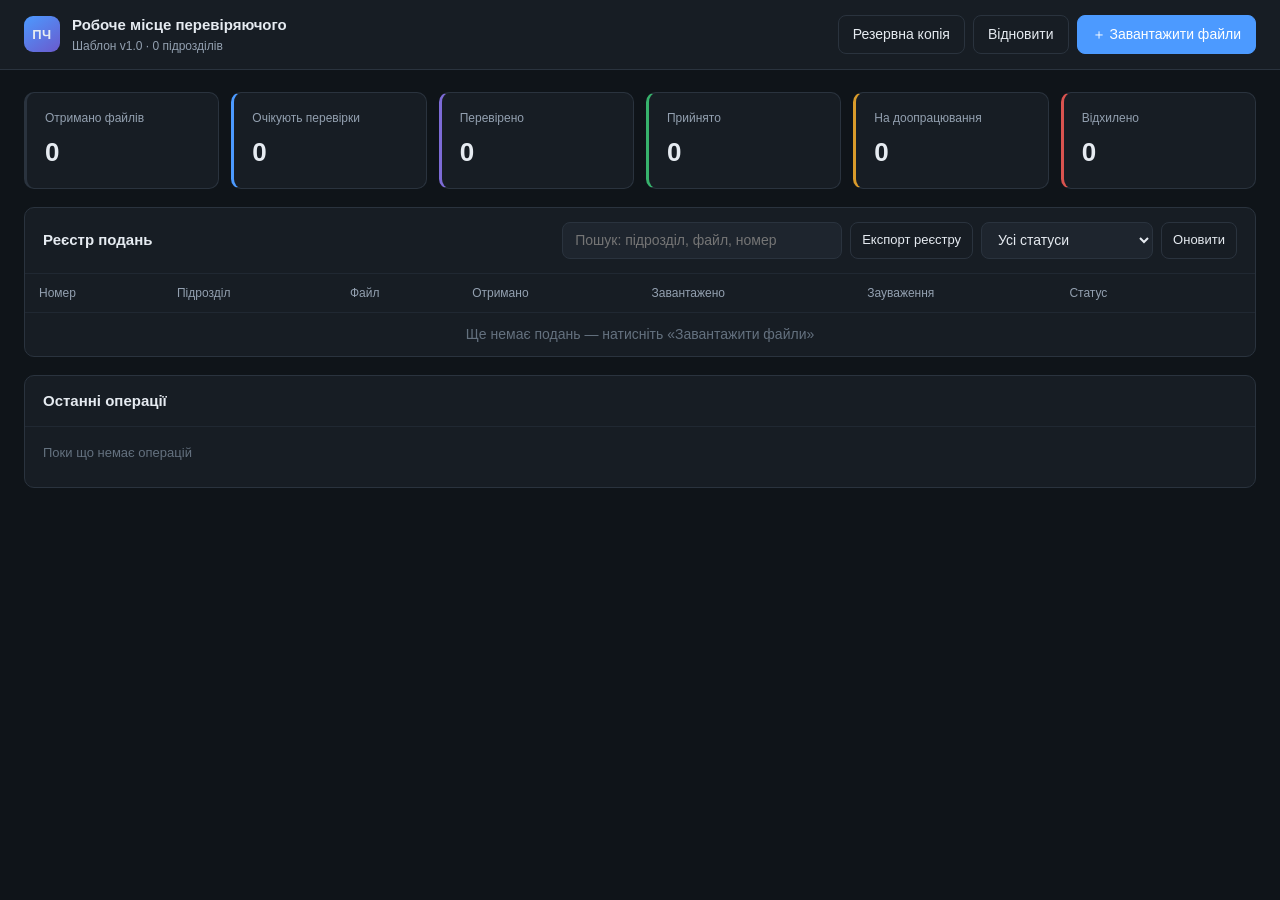
==== docs/index.html @ 46811c18 "Робоче місце перевіряючого: реєстр подань, перевірка XLSX, GitHub Pages" ====
<!DOCTYPE html>
<html lang="uk">
<head>
<meta charset="utf-8">
<meta name="viewport" content="width=device-width, initial-scale=1">
<title>Робоче місце перевіряючого</title>
<meta name="color-scheme" content="dark">
<link rel="icon" href="data:image/svg+xml,%3Csvg xmlns='http://www.w3.org/2000/svg' viewBox='0 0 32 32'%3E%3Crect width='32' height='32' rx='7' fill='%234c9aff'/%3E%3Ctext x='16' y='22' font-size='14' font-family='sans-serif' fill='white' text-anchor='middle'%3EПЧ%3C/text%3E%3C/svg%3E">
<link rel="stylesheet" href="style.css">
</head>
<body>

<header class="topbar">
  <div class="brand">
    <span class="mark">ПЧ</span>
    <div class="brand-text">
      <div class="brand-title">Робоче місце перевіряючого</div>
      <div class="brand-sub" id="template-line">Система приймання та перевірки звітів</div>
    </div>
  </div>
  <div class="top-actions">
    <button class="btn btn-ghost" id="btn-backup" title="Зберегти реєстр у файл на ваш компʼютер">
      Резервна копія
    </button>
    <button class="btn btn-ghost" id="btn-restore" title="Відновити реєстр із файлу резервної копії">
      Відновити
    </button>
    <input type="file" id="restore-input" accept=".json" hidden>
    <button class="btn btn-primary" id="btn-upload">＋ Завантажити файли</button>
  </div>
</header>

<main class="wrap">

  <section class="stats" id="stats">
    <div class="stat" data-key="total">
      <div class="stat-label">Отримано файлів</div>
      <div class="stat-value">—</div>
    </div>
    <div class="stat" data-key="new">
      <div class="stat-label">Очікують перевірки</div>
      <div class="stat-value">—</div>
    </div>
    <div class="stat" data-key="checked">
      <div class="stat-label">Перевірено</div>
      <div class="stat-value">—</div>
    </div>
    <div class="stat" data-key="accepted">
      <div class="stat-label">Прийнято</div>
      <div class="stat-value">—</div>
    </div>
    <div class="stat" data-key="rework">
      <div class="stat-label">На доопрацювання</div>
      <div class="stat-value">—</div>
    </div>
    <div class="stat" data-key="rejected">
      <div class="stat-label">Відхилено</div>
      <div class="stat-value">—</div>
    </div>
  </section>

  <section class="panel">
    <div class="panel-head">
      <h2>Реєстр подань</h2>
      <div class="filters">
        <input type="search" id="search" placeholder="Пошук: підрозділ, файл, номер">
        <button class="btn btn-ghost btn-sm" id="btn-export-register"
                title="Зберегти реєстр подань у файл Excel">Експорт реєстру</button>
        <select id="filter-status">
          <option value="">Усі статуси</option>
        </select>
        <button class="btn btn-ghost btn-sm" id="btn-reload">Оновити</button>
      </div>
    </div>
    <div class="table-wrap">
      <table class="register">
        <thead>
          <tr>
            <th data-order="number">Номер</th>
            <th data-order="unit">Підрозділ</th>
            <th>Файл</th>
            <th data-order="received_at">Отримано</th>
            <th data-order="uploaded_at">Завантажено</th>
            <th data-order="errors">Зауваження</th>
            <th data-order="status">Статус</th>
            <th></th>
          </tr>
        </thead>
        <tbody id="register-body">
          <tr><td colspan="8" class="empty">Завантаження…</td></tr>
        </tbody>
      </table>
    </div>
  </section>

  <section class="panel">
    <div class="panel-head"><h2>Останні операції</h2></div>
    <ul class="timeline" id="timeline"></ul>
  </section>

</main>

<!-- Деталі подання -->
<div class="drawer-backdrop" id="backdrop"></div>
<aside class="drawer" id="drawer" aria-hidden="true">
  <div class="drawer-head">
    <div>
      <div class="drawer-title" id="drawer-title">Подання</div>
      <div class="drawer-sub" id="drawer-sub"></div>
    </div>
    <button class="btn btn-ghost btn-sm" id="drawer-close">Закрити</button>
  </div>
  <div class="drawer-body" id="drawer-body"></div>
</aside>

<!-- Завантаження -->
<div class="modal" id="upload-modal" aria-hidden="true">
  <div class="modal-card">
    <div class="modal-head">
      <h3>Приймання файлів</h3>
      <button class="btn btn-ghost btn-sm" id="upload-close">Закрити</button>
    </div>
    <div class="modal-body">
      <label class="field">
        <span>Підрозділ</span>
        <input type="text" id="upload-unit" placeholder="Назва підрозділу">
      </label>
      <div class="dropzone" id="dropzone">
        <input type="file" id="upload-files" accept=".xlsx" multiple hidden>
        <p><strong>Перетягніть файли XLSX</strong> або натисніть, щоб вибрати</p>
        <p class="hint">Можна кілька файлів одразу. Файли обробляються лише у вашому браузері й нікуди не надсилаються.</p>
      </div>
      <ul class="file-list" id="file-list"></ul>
    </div>
    <div class="modal-foot">
      <button class="btn btn-ghost" id="upload-cancel">Скасувати</button>
      <button class="btn btn-primary" id="upload-send" disabled>Завантажити</button>
    </div>
  </div>
</div>

<div class="toast" id="toast"></div>

<script src="xlsx.js"></script>
<script src="checker.js"></script>
<script src="storage.js"></script>
<script src="app.js"></script>
</body>
</html>
---- docs/style.css ----
:root {
  --bg: #0f1419;
  --bg-panel: #171d24;
  --bg-soft: #1e252e;
  --bg-hover: #242c36;
  --line: #2a333e;
  --line-soft: #202832;
  --text: #e6ebf1;
  --text-dim: #93a0b0;
  --text-faint: #64717f;
  --accent: #4c9aff;
  --accent-dark: #2f7ae5;
  --ok: #37b26c;
  --warn: #d99b2b;
  --danger: #d9534f;
  --critical: #b83a3a;
  --radius: 10px;
  --mono: ui-monospace, "SF Mono", Menlo, Consolas, monospace;
}

* { box-sizing: border-box; }

html, body {
  margin: 0;
  padding: 0;
  background: var(--bg);
  color: var(--text);
  font: 14px/1.5 -apple-system, BlinkMacSystemFont, "Segoe UI", Roboto, sans-serif;
  -webkit-font-smoothing: antialiased;
}

button, input, select { font: inherit; color: inherit; }

/* ---------- верхня панель ---------- */

.topbar {
  display: flex;
  align-items: center;
  justify-content: space-between;
  gap: 16px;
  padding: 14px 24px;
  background: var(--bg-panel);
  border-bottom: 1px solid var(--line);
  position: sticky;
  top: 0;
  z-index: 20;
}

.brand { display: flex; align-items: center; gap: 12px; }

.mark {
  width: 36px; height: 36px;
  display: grid; place-items: center;
  border-radius: 9px;
  background: linear-gradient(145deg, var(--accent), #6a5acd);
  font-weight: 700;
  font-size: 13px;
  letter-spacing: .5px;
}

.brand-title { font-weight: 600; font-size: 15px; }
.brand-sub { color: var(--text-dim); font-size: 12px; }

.top-actions { display: flex; gap: 8px; }

/* ---------- кнопки ---------- */

.btn {
  border: 1px solid var(--line);
  background: var(--bg-soft);
  color: var(--text);
  padding: 8px 14px;
  border-radius: 8px;
  cursor: pointer;
  transition: background .12s, border-color .12s, opacity .12s;
  white-space: nowrap;
}
.btn:hover:not(:disabled) { background: var(--bg-hover); }
.btn:disabled { opacity: .45; cursor: not-allowed; }
.btn-primary { background: var(--accent); border-color: var(--accent); color: #fff; font-weight: 500; }
.btn-primary:hover:not(:disabled) { background: var(--accent-dark); border-color: var(--accent-dark); }
.btn-ghost { background: transparent; }
.btn-warn { background: transparent; border-color: var(--warn); color: var(--warn); }
.btn-warn:hover:not(:disabled) { background: rgba(217,155,43,.12); }
.btn-danger { background: transparent; border-color: var(--danger); color: var(--danger); }
.btn-danger:hover:not(:disabled) { background: rgba(217,83,79,.12); }
.btn-sm { padding: 6px 11px; font-size: 13px; }
.btn-xs { padding: 4px 9px; font-size: 12px; }

/* ---------- каркас ---------- */

.wrap {
  max-width: 1320px;
  margin: 0 auto;
  padding: 22px 24px 60px;
  display: flex;
  flex-direction: column;
  gap: 18px;
}

.panel {
  background: var(--bg-panel);
  border: 1px solid var(--line);
  border-radius: var(--radius);
  overflow: hidden;
}

.panel-head {
  display: flex;
  align-items: center;
  justify-content: space-between;
  gap: 16px;
  padding: 14px 18px;
  border-bottom: 1px solid var(--line-soft);
  flex-wrap: wrap;
}
.panel-head h2 { margin: 0; font-size: 15px; font-weight: 600; }

/* ---------- статистика ---------- */

.stats {
  display: grid;
  grid-template-columns: repeat(auto-fit, minmax(150px, 1fr));
  gap: 12px;
}

.stat {
  background: var(--bg-panel);
  border: 1px solid var(--line);
  border-radius: var(--radius);
  padding: 16px 18px;
  border-left: 3px solid var(--line);
}
.stat[data-key="accepted"] { border-left-color: var(--ok); }
.stat[data-key="rework"] { border-left-color: var(--warn); }
.stat[data-key="rejected"] { border-left-color: var(--danger); }
.stat[data-key="new"] { border-left-color: var(--accent); }
.stat[data-key="checked"] { border-left-color: #7d6bd6; }

.stat-label { color: var(--text-dim); font-size: 12px; margin-bottom: 6px; }
.stat-value { font-size: 26px; font-weight: 600; font-variant-numeric: tabular-nums; }

/* ---------- фільтри ---------- */

.filters { display: flex; gap: 8px; flex-wrap: wrap; }

.filters input[type="search"] {
  min-width: 280px;
  padding: 7px 12px;
  background: var(--bg-soft);
  border: 1px solid var(--line);
  border-radius: 8px;
  outline: none;
}
.filters input[type="search"]:focus { border-color: var(--accent); }

.filters select {
  padding: 7px 12px;
  background: var(--bg-soft);
  border: 1px solid var(--line);
  border-radius: 8px;
  outline: none;
  cursor: pointer;
}

/* ---------- таблиця реєстру ---------- */

.table-wrap { overflow-x: auto; }

table.register { width: 100%; border-collapse: collapse; }

table.register th {
  text-align: left;
  padding: 10px 14px;
  font-size: 12px;
  font-weight: 500;
  color: var(--text-dim);
  border-bottom: 1px solid var(--line-soft);
  white-space: nowrap;
  user-select: none;
}
table.register th[data-order] { cursor: pointer; }
table.register th[data-order]:hover { color: var(--text); }

table.register td {
  padding: 11px 14px;
  border-bottom: 1px solid var(--line-soft);
  vertical-align: middle;
}

table.register tbody tr.row { cursor: pointer; }
table.register tbody tr.row:hover { background: var(--bg-hover); }
table.register tbody tr:last-child td { border-bottom: none; }

.mono { font-family: var(--mono); font-size: 13px; }
.nowrap { white-space: nowrap; color: var(--text-dim); }
.filename { max-width: 320px; overflow: hidden; text-overflow: ellipsis; white-space: nowrap; }
.empty { color: var(--text-faint); padding: 26px; text-align: center; }
.actions { text-align: right; }

.summary { display: flex; align-items: center; gap: 7px; color: var(--text-dim); font-size: 13px; }

.dot { width: 8px; height: 8px; border-radius: 50%; flex: none; }
.dot-ok { background: var(--ok); }
.dot-warning { background: var(--warn); }
.dot-error { background: var(--danger); }
.dot-critical { background: var(--critical); }

/* ---------- статуси ---------- */

.status {
  display: inline-block;
  padding: 3px 10px;
  border-radius: 999px;
  font-size: 12px;
  white-space: nowrap;
  border: 1px solid transparent;
}
.status-new { background: rgba(76,154,255,.14); color: #7fb5ff; border-color: rgba(76,154,255,.3); }
.status-checking { background: rgba(125,107,214,.16); color: #a897f0; border-color: rgba(125,107,214,.35); }
.status-checked { background: rgba(120,140,160,.16); color: #b6c3d1; border-color: rgba(120,140,160,.3); }
.status-accepted { background: rgba(55,178,108,.16); color: #6fd79a; border-color: rgba(55,178,108,.32); }
.status-rework { background: rgba(217,155,43,.16); color: #e8bd6b; border-color: rgba(217,155,43,.32); }
.status-rejected { background: rgba(217,83,79,.16); color: #ee8b88; border-color: rgba(217,83,79,.32); }

.badge {
  display: inline-block;
  margin-left: 7px;
  padding: 1px 7px;
  border-radius: 5px;
  font-size: 11px;
  font-family: inherit;
}
.badge-dup { background: rgba(217,155,43,.2); color: #e8bd6b; }

/* ---------- останні операції ---------- */

.timeline { list-style: none; margin: 0; padding: 8px 18px 16px; }
.timeline li {
  padding: 8px 0;
  border-bottom: 1px solid var(--line-soft);
  display: flex;
  gap: 12px;
  align-items: baseline;
  font-size: 13px;
}
.timeline li:last-child { border-bottom: none; }
.tl-time { color: var(--text-faint); font-family: var(--mono); font-size: 12px; white-space: nowrap; }
.tl-status { color: var(--accent); }
.tl-note { color: var(--text-faint); }

/* ---------- бічна панель ---------- */

.drawer-backdrop {
  position: fixed; inset: 0;
  background: rgba(0,0,0,.55);
  opacity: 0; pointer-events: none;
  transition: opacity .16s;
  z-index: 40;
}
.drawer-backdrop.show { opacity: 1; pointer-events: auto; }

.drawer {
  position: fixed;
  top: 0; right: 0; bottom: 0;
  width: min(860px, 96vw);
  background: var(--bg-panel);
  border-left: 1px solid var(--line);
  transform: translateX(102%);
  transition: transform .2s ease;
  z-index: 50;
  display: flex;
  flex-direction: column;
}
.drawer.open { transform: translateX(0); }

.drawer-head {
  display: flex;
  justify-content: space-between;
  align-items: flex-start;
  gap: 16px;
  padding: 16px 20px;
  border-bottom: 1px solid var(--line);
}
.drawer-title { font-size: 16px; font-weight: 600; }
.drawer-sub { color: var(--text-dim); font-size: 12px; margin-top: 3px; }

.drawer-body { padding: 18px 20px 40px; overflow-y: auto; }
.drawer-body h4 { margin: 22px 0 8px; font-size: 13px; color: var(--text-dim); font-weight: 500; text-transform: uppercase; letter-spacing: .4px; }

.drawer-status { display: flex; align-items: center; gap: 12px; margin-bottom: 16px; flex-wrap: wrap; }
.note-warn { color: var(--warn); font-size: 13px; }

.meta {
  display: grid;
  grid-template-columns: 210px 1fr;
  gap: 6px 16px;
  margin: 0 0 8px;
  font-size: 13px;
}
.meta dt { color: var(--text-dim); }
.meta dd { margin: 0; word-break: break-word; }

.check-head { display: flex; align-items: center; gap: 12px; margin: 20px 0 14px; flex-wrap: wrap; }
.check-meta { color: var(--text-faint); font-size: 12px; }

.verdict { padding: 4px 12px; border-radius: 7px; font-weight: 500; font-size: 13px; }
.verdict-ok { background: rgba(55,178,108,.16); color: #6fd79a; }
.verdict-warning { background: rgba(217,155,43,.16); color: #e8bd6b; }
.verdict-error { background: rgba(217,83,79,.16); color: #ee8b88; }
.verdict-critical { background: rgba(184,58,58,.22); color: #f09393; }

.counts { display: flex; gap: 10px; margin-bottom: 18px; flex-wrap: wrap; }
.count {
  flex: 1;
  min-width: 120px;
  padding: 12px 14px;
  border-radius: 9px;
  background: var(--bg-soft);
  border: 1px solid var(--line);
}
.count-num { display: block; font-size: 20px; font-weight: 600; font-variant-numeric: tabular-nums; }
.count-label { font-size: 12px; color: var(--text-dim); }
.count-critical { border-color: rgba(184,58,58,.45); }
.count-error { border-color: rgba(217,83,79,.4); }
.count-warning { border-color: rgba(217,155,43,.4); }

table.findings { width: 100%; border-collapse: collapse; font-size: 13px; }
table.findings th {
  text-align: left;
  padding: 8px 10px;
  font-size: 11px;
  text-transform: uppercase;
  letter-spacing: .4px;
  color: var(--text-faint);
  border-bottom: 1px solid var(--line);
  white-space: nowrap;
}
table.findings td { padding: 9px 10px; border-bottom: 1px solid var(--line-soft); vertical-align: top; }
table.findings tr:last-child td { border-bottom: none; }

.sev { white-space: nowrap; font-weight: 500; }
.sev-critical { color: #f09393; }
.sev-error { color: #ee8b88; }
.sev-warning { color: #e8bd6b; }

.hint { color: var(--text-faint); font-size: 12px; }
.ok-line { color: var(--ok); }
.comment { background: var(--bg-soft); border-left: 3px solid var(--accent); padding: 10px 14px; border-radius: 0 8px 8px 0; margin: 0; }

.drawer-actions {
  display: flex;
  gap: 8px;
  flex-wrap: wrap;
  margin-top: 24px;
  padding-top: 18px;
  border-top: 1px solid var(--line);
}

.history { list-style: none; margin: 0; padding: 0; font-size: 13px; }
.history li { padding: 6px 0; border-bottom: 1px solid var(--line-soft); display: flex; gap: 10px; }
.history li:last-child { border-bottom: none; }

/* ---------- модальне вікно ---------- */

.modal {
  position: fixed; inset: 0;
  background: rgba(0,0,0,.6);
  display: none;
  align-items: center;
  justify-content: center;
  padding: 24px;
  z-index: 60;
}
.modal.open { display: flex; }

.modal-card {
  background: var(--bg-panel);
  border: 1px solid var(--line);
  border-radius: 12px;
  width: min(620px, 100%);
  display: flex;
  flex-direction: column;
  max-height: 88vh;
}

.modal-head, .modal-foot {
  display: flex;
  align-items: center;
  justify-content: space-between;
  padding: 14px 18px;
}
.modal-head { border-bottom: 1px solid var(--line); }
.modal-head h3 { margin: 0; font-size: 15px; }
.modal-foot { border-top: 1px solid var(--line); gap: 8px; justify-content: flex-end; }
.modal-body { padding: 18px; overflow-y: auto; }

.field { display: block; margin-bottom: 16px; }
.field span { display: block; font-size: 12px; color: var(--text-dim); margin-bottom: 6px; }
.field input {
  width: 100%;
  padding: 9px 12px;
  background: var(--bg-soft);
  border: 1px solid var(--line);
  border-radius: 8px;
  outline: none;
}
.field input:focus { border-color: var(--accent); }

.dropzone {
  border: 2px dashed var(--line);
  border-radius: 10px;
  padding: 28px 18px;
  text-align: center;
  cursor: pointer;
  transition: border-color .14s, background .14s;
}
.dropzone:hover, .dropzone.over { border-color: var(--accent); background: rgba(76,154,255,.06); }
.dropzone p { margin: 4px 0; }
.dropzone .hint { font-size: 12px; color: var(--text-faint); }

.file-list { list-style: none; margin: 14px 0 0; padding: 0; font-size: 13px; }
.file-list li {
  display: flex;
  justify-content: space-between;
  gap: 12px;
  padding: 8px 12px;
  background: var(--bg-soft);
  border-radius: 7px;
  margin-bottom: 6px;
}
.file-name { overflow: hidden; text-overflow: ellipsis; white-space: nowrap; }
.file-size { color: var(--text-faint); font-family: var(--mono); font-size: 12px; white-space: nowrap; }

/* ---------- сповіщення ---------- */

.toast {
  position: fixed;
  bottom: 24px;
  left: 50%;
  transform: translateX(-50%) translateY(20px);
  background: var(--bg-soft);
  border: 1px solid var(--line);
  padding: 11px 18px;
  border-radius: 9px;
  font-size: 13px;
  opacity: 0;
  pointer-events: none;
  transition: opacity .18s, transform .18s;
  z-index: 80;
  max-width: 90vw;
}
.toast.show { opacity: 1; transform: translateX(-50%) translateY(0); }
.toast.ok { border-color: rgba(55,178,108,.5); }
.toast.error { border-color: rgba(217,83,79,.5); }

@media (max-width: 720px) {
  .wrap { padding: 16px 14px 40px; }
  .topbar { padding: 12px 14px; }
  .filters input[type="search"] { min-width: 0; width: 100%; }
  .meta { grid-template-columns: 1fr; }
  .meta dt { margin-top: 8px; }
}
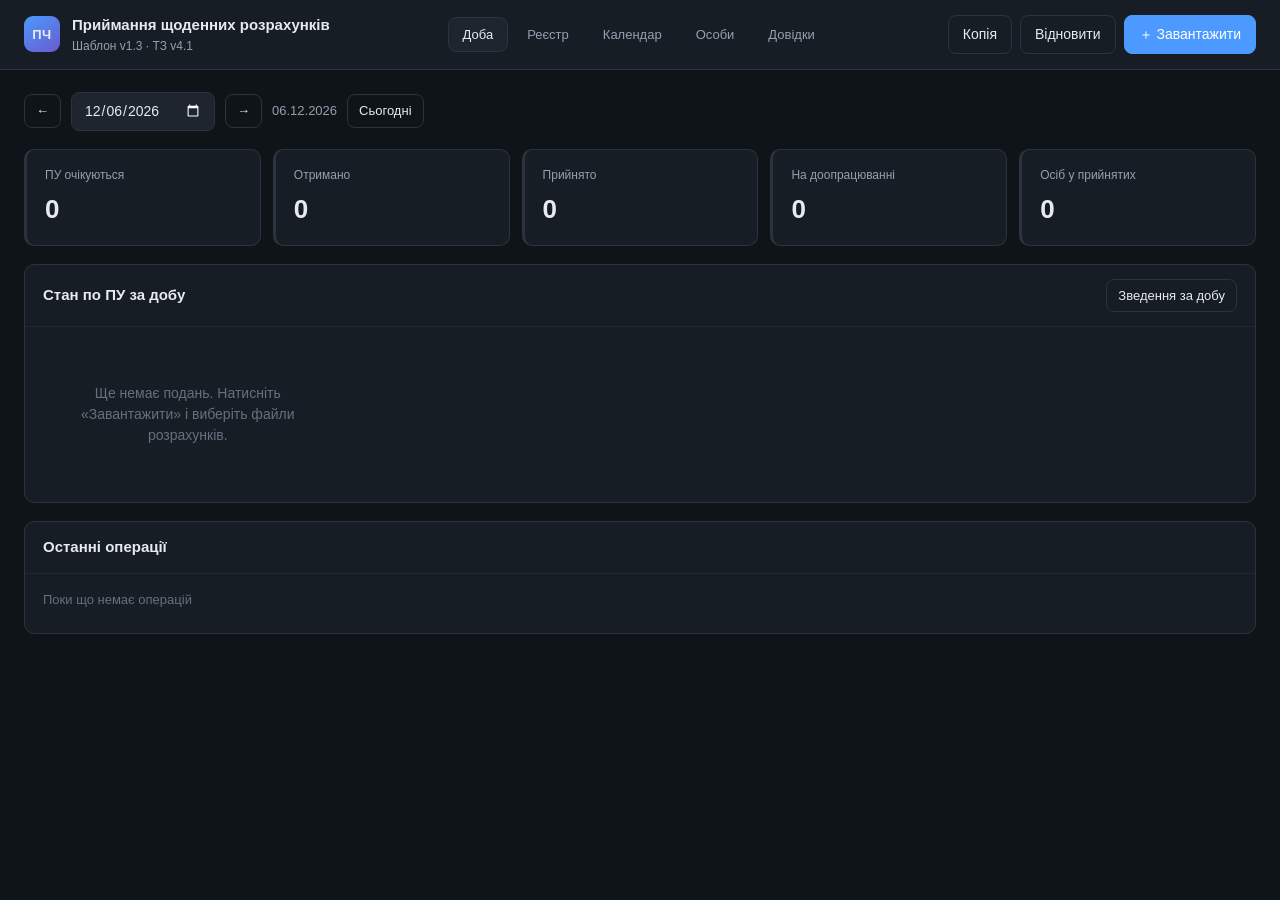
==== commit 2972d9c4: "Перехід на ТЗ v4.1 і шаблон v1.3: шапка за іменованими клітинками, правила S/H/R/L/N, календар, дові" ====
--- a/docs/index.html
+++ b/docs/index.html
@@ -3,9 +3,9 @@
 <head>
 <meta charset="utf-8">
 <meta name="viewport" content="width=device-width, initial-scale=1">
-<title>Робоче місце перевіряючого</title>
 <meta name="color-scheme" content="dark">
-<link rel="icon" href="data:image/svg+xml,%3Csvg xmlns='http://www.w3.org/2000/svg' viewBox='0 0 32 32'%3E%3Crect width='32' height='32' rx='7' fill='%234c9aff'/%3E%3Ctext x='16' y='22' font-size='14' font-family='sans-serif' fill='white' text-anchor='middle'%3EПЧ%3C/text%3E%3C/svg%3E">
+<title>Приймання щоденних розрахунків</title>
+<link rel="icon" href="data:image/svg+xml,%3Csvg xmlns='http://www.w3.org/2000/svg' viewBox='0 0 32 32'%3E%3Crect width='32' height='32' rx='7' fill='%234c9aff'/%3E%3Ctext x='16' y='22' font-size='13' font-family='sans-serif' fill='white' text-anchor='middle'%3EПЧ%3C/text%3E%3C/svg%3E">
 <link rel="stylesheet" href="style.css">
 </head>
 <body>
@@ -14,88 +14,148 @@
   <div class="brand">
     <span class="mark">ПЧ</span>
     <div class="brand-text">
-      <div class="brand-title">Робоче місце перевіряючого</div>
-      <div class="brand-sub" id="template-line">Система приймання та перевірки звітів</div>
-    </div>
-  </div>
+      <div class="brand-title">Приймання щоденних розрахунків</div>
+      <div class="brand-sub" id="template-line">Шаблон v1.3</div>
+    </div>
+  </div>
+  <nav class="tabs" id="tabs">
+    <button class="tab active" data-tab="day">Доба</button>
+    <button class="tab" data-tab="register">Реєстр</button>
+    <button class="tab" data-tab="calendar">Календар</button>
+    <button class="tab" data-tab="persons">Особи</button>
+    <button class="tab" data-tab="certs">Довідки</button>
+  </nav>
   <div class="top-actions">
-    <button class="btn btn-ghost" id="btn-backup" title="Зберегти реєстр у файл на ваш компʼютер">
-      Резервна копія
-    </button>
-    <button class="btn btn-ghost" id="btn-restore" title="Відновити реєстр із файлу резервної копії">
-      Відновити
-    </button>
+    <button class="btn btn-ghost" id="btn-backup" title="Зберегти реєстр у файл">Копія</button>
+    <button class="btn btn-ghost" id="btn-restore" title="Відновити з файлу">Відновити</button>
     <input type="file" id="restore-input" accept=".json" hidden>
-    <button class="btn btn-primary" id="btn-upload">＋ Завантажити файли</button>
+    <button class="btn btn-primary" id="btn-upload">＋ Завантажити</button>
   </div>
 </header>
 
 <main class="wrap">
 
-  <section class="stats" id="stats">
-    <div class="stat" data-key="total">
-      <div class="stat-label">Отримано файлів</div>
-      <div class="stat-value">—</div>
-    </div>
-    <div class="stat" data-key="new">
-      <div class="stat-label">Очікують перевірки</div>
-      <div class="stat-value">—</div>
-    </div>
-    <div class="stat" data-key="checked">
-      <div class="stat-label">Перевірено</div>
-      <div class="stat-value">—</div>
-    </div>
-    <div class="stat" data-key="accepted">
-      <div class="stat-label">Прийнято</div>
-      <div class="stat-value">—</div>
-    </div>
-    <div class="stat" data-key="rework">
-      <div class="stat-label">На доопрацювання</div>
-      <div class="stat-value">—</div>
-    </div>
-    <div class="stat" data-key="rejected">
-      <div class="stat-label">Відхилено</div>
-      <div class="stat-value">—</div>
-    </div>
-  </section>
-
-  <section class="panel">
-    <div class="panel-head">
-      <h2>Реєстр подань</h2>
-      <div class="filters">
-        <input type="search" id="search" placeholder="Пошук: підрозділ, файл, номер">
-        <button class="btn btn-ghost btn-sm" id="btn-export-register"
-                title="Зберегти реєстр подань у файл Excel">Експорт реєстру</button>
-        <select id="filter-status">
-          <option value="">Усі статуси</option>
-        </select>
-        <button class="btn btn-ghost btn-sm" id="btn-reload">Оновити</button>
-      </div>
-    </div>
-    <div class="table-wrap">
-      <table class="register">
-        <thead>
-          <tr>
-            <th data-order="number">Номер</th>
-            <th data-order="unit">Підрозділ</th>
-            <th>Файл</th>
-            <th data-order="received_at">Отримано</th>
-            <th data-order="uploaded_at">Завантажено</th>
-            <th data-order="errors">Зауваження</th>
-            <th data-order="status">Статус</th>
-            <th></th>
-          </tr>
-        </thead>
-        <tbody id="register-body">
-          <tr><td colspan="8" class="empty">Завантаження…</td></tr>
-        </tbody>
-      </table>
-    </div>
-  </section>
-
-  <section class="panel">
-    <div class="panel-head"><h2>Останні операції</h2></div>
-    <ul class="timeline" id="timeline"></ul>
+  <!-- ===== Доба ===== -->
+  <section class="view active" id="view-day">
+    <div class="daybar">
+      <button class="btn btn-ghost btn-sm" id="day-prev">←</button>
+      <input type="date" id="day-picker">
+      <button class="btn btn-ghost btn-sm" id="day-next">→</button>
+      <span class="day-label" id="day-label"></span>
+      <button class="btn btn-ghost btn-sm" id="day-today">Сьогодні</button>
+    </div>
+
+    <div class="stats" id="day-stats">
+      <div class="stat"><div class="stat-label">ПУ очікуються</div><div class="stat-value" data-k="expected">—</div></div>
+      <div class="stat"><div class="stat-label">Отримано</div><div class="stat-value" data-k="received">—</div></div>
+      <div class="stat"><div class="stat-label">Прийнято</div><div class="stat-value" data-k="accepted">—</div></div>
+      <div class="stat"><div class="stat-label">На доопрацюванні</div><div class="stat-value" data-k="rework">—</div></div>
+      <div class="stat"><div class="stat-label">Осіб у прийнятих</div><div class="stat-value" data-k="persons">—</div></div>
+    </div>
+
+    <section class="panel">
+      <div class="panel-head">
+        <h2>Стан по ПУ за добу</h2>
+        <button class="btn btn-ghost btn-sm" id="btn-day-summary">Зведення за добу</button>
+      </div>
+      <div id="units-status" class="unit-grid"></div>
+    </section>
+
+    <section class="panel">
+      <div class="panel-head"><h2>Останні операції</h2></div>
+      <ul class="timeline" id="day-timeline"></ul>
+    </section>
+  </section>
+
+  <!-- ===== Реєстр ===== -->
+  <section class="view" id="view-register">
+    <section class="panel">
+      <div class="panel-head">
+        <h2>Реєстр подань</h2>
+        <div class="filters">
+          <input type="search" id="reg-search" placeholder="Пошук: ПУ, файл, номер">
+          <select id="reg-status"><option value="">Усі статуси</option></select>
+          <button class="btn btn-ghost btn-sm" id="reg-export">Експорт</button>
+        </div>
+      </div>
+      <div class="table-wrap">
+        <table class="register">
+          <thead>
+            <tr>
+              <th data-order="number">Номер</th>
+              <th data-order="unit">ПУ</th>
+              <th data-order="dayIso">Доба</th>
+              <th>Версія</th>
+              <th>Файл</th>
+              <th data-order="errors">Зауваження</th>
+              <th data-order="status">Статус</th>
+              <th></th>
+            </tr>
+          </thead>
+          <tbody id="reg-body"></tbody>
+        </table>
+      </div>
+    </section>
+  </section>
+
+  <!-- ===== Календар ===== -->
+  <section class="view" id="view-calendar">
+    <section class="panel">
+      <div class="panel-head">
+        <h2>Календар подань</h2>
+        <div class="filters">
+          <input type="month" id="cal-month">
+          <span class="legend">
+            <span class="lg lg-missing"></span> пропуск
+            <span class="lg lg-skipped"></span> не очікується
+            <span class="lg lg-accepted"></span> прийнято
+            <span class="lg lg-rework"></span> на доопрацюванні
+          </span>
+        </div>
+      </div>
+      <div class="table-wrap"><table class="calendar" id="cal-table"></table></div>
+    </section>
+  </section>
+
+  <!-- ===== Особи ===== -->
+  <section class="view" id="view-persons">
+    <section class="panel" id="panel-suspicious">
+      <div class="panel-head"><h2>Підозрілі ПІБ</h2></div>
+      <div id="suspicious-list"></div>
+    </section>
+    <section class="panel">
+      <div class="panel-head">
+        <h2>Реєстр осіб</h2>
+        <div class="filters">
+          <input type="search" id="person-search" placeholder="Пошук за ПІБ">
+          <button class="btn btn-ghost btn-sm" id="persons-export">Експорт</button>
+        </div>
+      </div>
+      <div class="table-wrap">
+        <table class="register">
+          <thead><tr>
+            <th>ПІБ</th><th>Звання</th><th>Посада</th><th>в/ч</th>
+            <th>ПУ</th><th>Діб у системі</th><th></th>
+          </tr></thead>
+          <tbody id="persons-body"></tbody>
+        </table>
+      </div>
+    </section>
+  </section>
+
+  <!-- ===== Довідки ===== -->
+  <section class="view" id="view-certs">
+    <section class="panel">
+      <div class="panel-head">
+        <h2>Місячні довідки про чергування</h2>
+        <div class="filters">
+          <input type="month" id="cert-month">
+          <button class="btn btn-primary btn-sm" id="cert-build">Сформувати</button>
+        </div>
+      </div>
+      <div id="cert-issues"></div>
+      <div id="cert-results"></div>
+    </section>
   </section>
 
 </main>
@@ -121,20 +181,18 @@
       <button class="btn btn-ghost btn-sm" id="upload-close">Закрити</button>
     </div>
     <div class="modal-body">
-      <label class="field">
-        <span>Підрозділ</span>
-        <input type="text" id="upload-unit" placeholder="Назва підрозділу">
-      </label>
       <div class="dropzone" id="dropzone">
         <input type="file" id="upload-files" accept=".xlsx" multiple hidden>
         <p><strong>Перетягніть файли XLSX</strong> або натисніть, щоб вибрати</p>
-        <p class="hint">Можна кілька файлів одразу. Файли обробляються лише у вашому браузері й нікуди не надсилаються.</p>
+        <p class="hint">Можна кілька файлів одразу. ПУ і доба визначаються зі шапки.
+          Файли обробляються лише у вашому браузері й нікуди не надсилаються.</p>
       </div>
       <ul class="file-list" id="file-list"></ul>
+      <div id="upload-result"></div>
     </div>
     <div class="modal-foot">
       <button class="btn btn-ghost" id="upload-cancel">Скасувати</button>
-      <button class="btn btn-primary" id="upload-send" disabled>Завантажити</button>
+      <button class="btn btn-primary" id="upload-send" disabled>Перевірити й прийняти</button>
     </div>
   </div>
 </div>
--- a/docs/style.css
+++ b/docs/style.css
@@ -460,4 +460,189 @@
   .filters input[type="search"] { min-width: 0; width: 100%; }
   .meta { grid-template-columns: 1fr; }
   .meta dt { margin-top: 8px; }
-}+}
+/* ===== вкладки ===== */
+
+.tabs { display: flex; gap: 4px; flex-wrap: wrap; }
+
+.tab {
+  background: transparent;
+  border: 1px solid transparent;
+  border-radius: 8px;
+  padding: 7px 14px;
+  cursor: pointer;
+  color: var(--text-dim);
+  font-size: 13px;
+  transition: background .12s, color .12s;
+}
+.tab:hover { background: var(--bg-soft); color: var(--text); }
+.tab.active { background: var(--bg-soft); border-color: var(--line); color: var(--text); }
+
+.view { display: none; flex-direction: column; gap: 18px; }
+.view.active { display: flex; }
+
+/* ===== смуга доби ===== */
+
+.daybar {
+  display: flex;
+  align-items: center;
+  gap: 10px;
+  flex-wrap: wrap;
+}
+.daybar input[type="date"] {
+  padding: 7px 12px;
+  background: var(--bg-soft);
+  border: 1px solid var(--line);
+  border-radius: 8px;
+  outline: none;
+}
+.day-label { color: var(--text-dim); font-size: 13px; }
+
+input[type="month"] {
+  padding: 7px 12px;
+  background: var(--bg-soft);
+  border: 1px solid var(--line);
+  border-radius: 8px;
+  outline: none;
+}
+
+/* ===== картки ПУ ===== */
+
+.unit-grid {
+  display: grid;
+  grid-template-columns: repeat(auto-fill, minmax(240px, 1fr));
+  gap: 12px;
+  padding: 16px 18px;
+}
+
+.unit-card {
+  border: 1px solid var(--line);
+  border-radius: 10px;
+  padding: 14px 16px;
+  background: var(--bg-soft);
+  border-left: 3px solid var(--line);
+}
+.unit-card.clickable { cursor: pointer; }
+.unit-card.clickable:hover { background: var(--bg-hover); }
+.unit-expected { border-left-color: var(--warn); }
+.unit-accepted, .unit-accepted_notes { border-left-color: var(--ok); }
+.unit-rework { border-left-color: var(--warn); }
+.unit-rejected { border-left-color: var(--danger); }
+.unit-skipped { border-left-color: var(--text-faint); opacity: .7; }
+.unit-checked, .unit-new, .unit-checking { border-left-color: var(--accent); }
+
+.unit-head { display: flex; justify-content: space-between; align-items: center; gap: 10px; }
+.unit-name { font-weight: 600; }
+.unit-meta { color: var(--text-dim); font-size: 12px; margin-top: 8px; display: flex; gap: 6px; flex-wrap: wrap; }
+.unit-actions { margin-top: 10px; }
+
+.chip {
+  padding: 2px 8px;
+  border-radius: 5px;
+  font-size: 11px;
+}
+.chip-critical { background: rgba(184,58,58,.2); color: #f09393; }
+.chip-error { background: rgba(217,83,79,.18); color: #ee8b88; }
+.chip-warning { background: rgba(217,155,43,.18); color: #e8bd6b; }
+.chip-ok { background: rgba(55,178,108,.16); color: #6fd79a; }
+
+/* ===== календар ===== */
+
+table.calendar { border-collapse: collapse; font-size: 12px; width: 100%; }
+table.calendar th {
+  padding: 6px 4px;
+  font-weight: 500;
+  color: var(--text-dim);
+  border-bottom: 1px solid var(--line);
+  text-align: center;
+  font-size: 11px;
+}
+table.calendar td {
+  padding: 0;
+  border: 1px solid var(--line-soft);
+  text-align: center;
+}
+table.calendar .cal-unit {
+  text-align: left;
+  padding: 8px 12px;
+  white-space: nowrap;
+  font-weight: 500;
+  position: sticky;
+  left: 0;
+  background: var(--bg-panel);
+}
+.cal-cell {
+  width: 26px;
+  height: 26px;
+  cursor: pointer;
+  font-size: 13px;
+}
+.cal-cell:hover { outline: 1px solid var(--accent); }
+.cal-missing { background: rgba(217,83,79,.14); }
+.cal-skipped { background: rgba(120,140,160,.16); color: var(--text-faint); }
+.cal-accepted, .cal-accepted_notes { background: rgba(55,178,108,.2); color: #6fd79a; }
+.cal-rework { background: rgba(217,155,43,.2); color: #e8bd6b; }
+.cal-rejected { background: rgba(217,83,79,.22); color: #ee8b88; }
+.cal-checked, .cal-new, .cal-checking { background: rgba(76,154,255,.18); color: #7fb5ff; }
+
+.legend { display: flex; align-items: center; gap: 6px; color: var(--text-dim); font-size: 12px; }
+.lg { display: inline-block; width: 11px; height: 11px; border-radius: 3px; margin-left: 8px; }
+.lg-missing { background: rgba(217,83,79,.35); }
+.lg-skipped { background: rgba(120,140,160,.35); }
+.lg-accepted { background: rgba(55,178,108,.35); }
+.lg-rework { background: rgba(217,155,43,.35); }
+
+/* ===== особи ===== */
+
+.issue-block {
+  margin: 14px 18px;
+  border: 1px solid var(--line);
+  border-radius: 9px;
+  overflow: hidden;
+}
+.issue-critical { border-color: rgba(184,58,58,.5); }
+.issue-warning { border-color: rgba(217,155,43,.45); }
+.issue-head {
+  display: flex;
+  justify-content: space-between;
+  padding: 10px 14px;
+  background: var(--bg-soft);
+  font-size: 13px;
+}
+.issue-count {
+  font-family: var(--mono);
+  color: var(--text-dim);
+}
+.issue-list { list-style: none; margin: 0; padding: 8px 14px 12px; font-size: 13px; }
+.issue-list li { padding: 4px 0; border-bottom: 1px solid var(--line-soft); }
+.issue-list li:last-child { border-bottom: none; }
+
+/* ===== довідки ===== */
+
+.cert-card {
+  margin: 16px 18px;
+  border: 1px solid var(--line);
+  border-radius: 10px;
+  overflow: hidden;
+}
+.cert-head {
+  display: flex;
+  justify-content: space-between;
+  align-items: baseline;
+  gap: 12px;
+  padding: 12px 16px;
+  background: var(--bg-soft);
+  border-bottom: 1px solid var(--line);
+}
+.cert-head h3 { margin: 0; font-size: 14px; }
+.cert-meta { color: var(--text-dim); font-size: 12px; }
+.cert-actions { padding: 12px 16px; display: flex; gap: 8px; }
+
+table.compact td, table.compact th { padding: 7px 10px; font-size: 12px; }
+
+.cell { color: #9ecbff; white-space: nowrap; }
+
+@media (max-width: 900px) {
+  .tabs { order: 3; width: 100%; }
+  .topbar { flex-wrap: wrap; }
+}
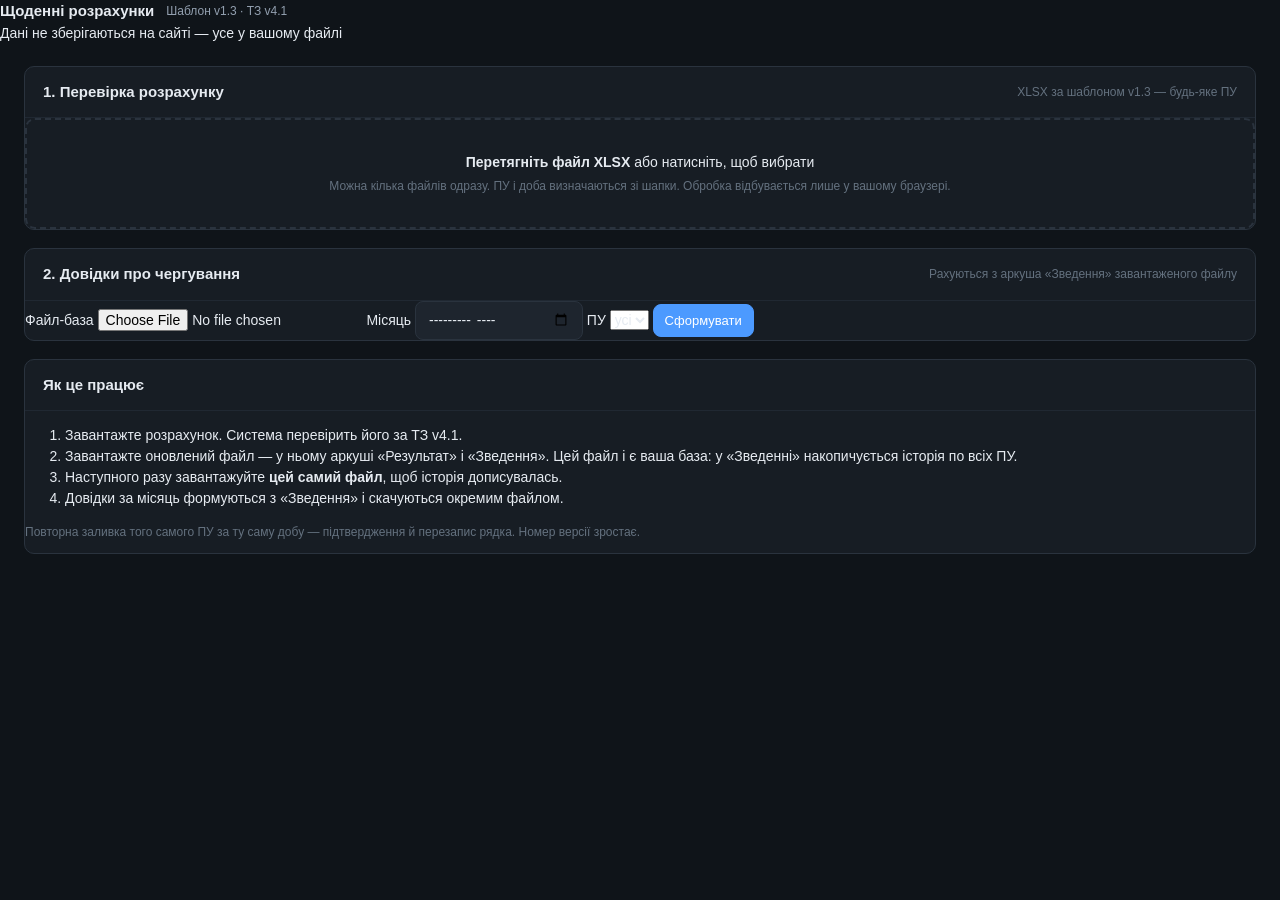
==== commit 72352f34: "Файл як база даних: без localStorage; аркуші Результат і Зведення; перезапис за ПУ+доба; довідки за " ====
--- a/docs/index.html
+++ b/docs/index.html
@@ -3,205 +3,84 @@
 <head>
 <meta charset="utf-8">
 <meta name="viewport" content="width=device-width, initial-scale=1">
-<meta name="color-scheme" content="dark">
-<title>Приймання щоденних розрахунків</title>
-<link rel="icon" href="data:image/svg+xml,%3Csvg xmlns='http://www.w3.org/2000/svg' viewBox='0 0 32 32'%3E%3Crect width='32' height='32' rx='7' fill='%234c9aff'/%3E%3Ctext x='16' y='22' font-size='13' font-family='sans-serif' fill='white' text-anchor='middle'%3EПЧ%3C/text%3E%3C/svg%3E">
+<title>Перевірка щоденних розрахунків</title>
 <link rel="stylesheet" href="style.css">
 </head>
 <body>
-
-<header class="topbar">
+<header class="top">
   <div class="brand">
-    <span class="mark">ПЧ</span>
-    <div class="brand-text">
-      <div class="brand-title">Приймання щоденних розрахунків</div>
-      <div class="brand-sub" id="template-line">Шаблон v1.3</div>
-    </div>
+    <div class="brand-title">Щоденні розрахунки</div>
+    <div class="brand-sub" id="template-line">Шаблон v1.3 · ТЗ v4.1</div>
   </div>
-  <nav class="tabs" id="tabs">
-    <button class="tab active" data-tab="day">Доба</button>
-    <button class="tab" data-tab="register">Реєстр</button>
-    <button class="tab" data-tab="calendar">Календар</button>
-    <button class="tab" data-tab="persons">Особи</button>
-    <button class="tab" data-tab="certs">Довідки</button>
-  </nav>
-  <div class="top-actions">
-    <button class="btn btn-ghost" id="btn-backup" title="Зберегти реєстр у файл">Копія</button>
-    <button class="btn btn-ghost" id="btn-restore" title="Відновити з файлу">Відновити</button>
-    <input type="file" id="restore-input" accept=".json" hidden>
-    <button class="btn btn-primary" id="btn-upload">＋ Завантажити</button>
-  </div>
+  <div class="top-note">Дані не зберігаються на сайті — усе у вашому файлі</div>
 </header>
 
 <main class="wrap">
 
-  <!-- ===== Доба ===== -->
-  <section class="view active" id="view-day">
-    <div class="daybar">
-      <button class="btn btn-ghost btn-sm" id="day-prev">←</button>
-      <input type="date" id="day-picker">
-      <button class="btn btn-ghost btn-sm" id="day-next">→</button>
-      <span class="day-label" id="day-label"></span>
-      <button class="btn btn-ghost btn-sm" id="day-today">Сьогодні</button>
+  <!-- Крок 1: перевірка щоденного розрахунку -->
+  <section class="panel">
+    <div class="panel-head">
+      <h2>1. Перевірка розрахунку</h2>
+      <span class="hint">XLSX за шаблоном v1.3 — будь-яке ПУ</span>
     </div>
 
-    <div class="stats" id="day-stats">
-      <div class="stat"><div class="stat-label">ПУ очікуються</div><div class="stat-value" data-k="expected">—</div></div>
-      <div class="stat"><div class="stat-label">Отримано</div><div class="stat-value" data-k="received">—</div></div>
-      <div class="stat"><div class="stat-label">Прийнято</div><div class="stat-value" data-k="accepted">—</div></div>
-      <div class="stat"><div class="stat-label">На доопрацюванні</div><div class="stat-value" data-k="rework">—</div></div>
-      <div class="stat"><div class="stat-label">Осіб у прийнятих</div><div class="stat-value" data-k="persons">—</div></div>
+    <div class="dropzone" id="dropzone">
+      <input type="file" id="file-input" accept=".xlsx" hidden>
+      <p><strong>Перетягніть файл XLSX</strong> або натисніть, щоб вибрати</p>
+      <p class="hint">Можна кілька файлів одразу. ПУ і доба визначаються зі шапки.
+        Обробка відбувається лише у вашому браузері.</p>
     </div>
 
-    <section class="panel">
-      <div class="panel-head">
-        <h2>Стан по ПУ за добу</h2>
-        <button class="btn btn-ghost btn-sm" id="btn-day-summary">Зведення за добу</button>
-      </div>
-      <div id="units-status" class="unit-grid"></div>
-    </section>
-
-    <section class="panel">
-      <div class="panel-head"><h2>Останні операції</h2></div>
-      <ul class="timeline" id="day-timeline"></ul>
-    </section>
+    <div id="results"></div>
   </section>
 
-  <!-- ===== Реєстр ===== -->
-  <section class="view" id="view-register">
-    <section class="panel">
-      <div class="panel-head">
-        <h2>Реєстр подань</h2>
-        <div class="filters">
-          <input type="search" id="reg-search" placeholder="Пошук: ПУ, файл, номер">
-          <select id="reg-status"><option value="">Усі статуси</option></select>
-          <button class="btn btn-ghost btn-sm" id="reg-export">Експорт</button>
-        </div>
-      </div>
-      <div class="table-wrap">
-        <table class="register">
-          <thead>
-            <tr>
-              <th data-order="number">Номер</th>
-              <th data-order="unit">ПУ</th>
-              <th data-order="dayIso">Доба</th>
-              <th>Версія</th>
-              <th>Файл</th>
-              <th data-order="errors">Зауваження</th>
-              <th data-order="status">Статус</th>
-              <th></th>
-            </tr>
-          </thead>
-          <tbody id="reg-body"></tbody>
-        </table>
-      </div>
-    </section>
+  <!-- Крок 2: довідки -->
+  <section class="panel" id="panel-certs">
+    <div class="panel-head">
+      <h2>2. Довідки про чергування</h2>
+      <span class="hint">Рахуються з аркуша «Зведення» завантаженого файлу</span>
+    </div>
+
+    <div class="row">
+      <label for="cert-file">Файл-база</label>
+      <input type="file" id="cert-file" accept=".xlsx">
+      <label for="cert-month">Місяць</label>
+      <input type="month" id="cert-month">
+      <label for="cert-unit">ПУ</label>
+      <select id="cert-unit"><option value="">усі</option></select>
+      <button class="btn btn-primary btn-sm" id="cert-build">Сформувати</button>
+    </div>
+
+    <div id="cert-status" class="hint"></div>
+    <div id="cert-issues"></div>
+    <div id="cert-results"></div>
   </section>
 
-  <!-- ===== Календар ===== -->
-  <section class="view" id="view-calendar">
-    <section class="panel">
-      <div class="panel-head">
-        <h2>Календар подань</h2>
-        <div class="filters">
-          <input type="month" id="cal-month">
-          <span class="legend">
-            <span class="lg lg-missing"></span> пропуск
-            <span class="lg lg-skipped"></span> не очікується
-            <span class="lg lg-accepted"></span> прийнято
-            <span class="lg lg-rework"></span> на доопрацюванні
-          </span>
-        </div>
-      </div>
-      <div class="table-wrap"><table class="calendar" id="cal-table"></table></div>
-    </section>
-  </section>
-
-  <!-- ===== Особи ===== -->
-  <section class="view" id="view-persons">
-    <section class="panel" id="panel-suspicious">
-      <div class="panel-head"><h2>Підозрілі ПІБ</h2></div>
-      <div id="suspicious-list"></div>
-    </section>
-    <section class="panel">
-      <div class="panel-head">
-        <h2>Реєстр осіб</h2>
-        <div class="filters">
-          <input type="search" id="person-search" placeholder="Пошук за ПІБ">
-          <button class="btn btn-ghost btn-sm" id="persons-export">Експорт</button>
-        </div>
-      </div>
-      <div class="table-wrap">
-        <table class="register">
-          <thead><tr>
-            <th>ПІБ</th><th>Звання</th><th>Посада</th><th>в/ч</th>
-            <th>ПУ</th><th>Діб у системі</th><th></th>
-          </tr></thead>
-          <tbody id="persons-body"></tbody>
-        </table>
-      </div>
-    </section>
-  </section>
-
-  <!-- ===== Довідки ===== -->
-  <section class="view" id="view-certs">
-    <section class="panel">
-      <div class="panel-head">
-        <h2>Місячні довідки про чергування</h2>
-        <div class="filters">
-          <input type="month" id="cert-month">
-          <button class="btn btn-primary btn-sm" id="cert-build">Сформувати</button>
-        </div>
-      </div>
-      <div id="cert-issues"></div>
-      <div id="cert-results"></div>
-    </section>
+  <!-- Довідка про роботу -->
+  <section class="panel">
+    <div class="panel-head">
+      <h2>Як це працює</h2>
+    </div>
+    <ol class="steps">
+      <li>Завантажте розрахунок. Система перевірить його за ТЗ v4.1.</li>
+      <li>Завантажте оновлений файл — у ньому аркуші «Результат» і «Зведення».
+        Цей файл і є ваша база: у «Зведенні» накопичується історія по всіх ПУ.</li>
+      <li>Наступного разу завантажуйте <strong>цей самий файл</strong>, щоб історія дописувалась.</li>
+      <li>Довідки за місяць формуються з «Зведення» і скачуються окремим файлом.</li>
+    </ol>
+    <p class="hint">Повторна заливка того самого ПУ за ту саму добу — підтвердження й перезапис
+      рядка. Номер версії зростає.</p>
   </section>
 
 </main>
-
-<!-- Деталі подання -->
-<div class="drawer-backdrop" id="backdrop"></div>
-<aside class="drawer" id="drawer" aria-hidden="true">
-  <div class="drawer-head">
-    <div>
-      <div class="drawer-title" id="drawer-title">Подання</div>
-      <div class="drawer-sub" id="drawer-sub"></div>
-    </div>
-    <button class="btn btn-ghost btn-sm" id="drawer-close">Закрити</button>
-  </div>
-  <div class="drawer-body" id="drawer-body"></div>
-</aside>
-
-<!-- Завантаження -->
-<div class="modal" id="upload-modal" aria-hidden="true">
-  <div class="modal-card">
-    <div class="modal-head">
-      <h3>Приймання файлів</h3>
-      <button class="btn btn-ghost btn-sm" id="upload-close">Закрити</button>
-    </div>
-    <div class="modal-body">
-      <div class="dropzone" id="dropzone">
-        <input type="file" id="upload-files" accept=".xlsx" multiple hidden>
-        <p><strong>Перетягніть файли XLSX</strong> або натисніть, щоб вибрати</p>
-        <p class="hint">Можна кілька файлів одразу. ПУ і доба визначаються зі шапки.
-          Файли обробляються лише у вашому браузері й нікуди не надсилаються.</p>
-      </div>
-      <ul class="file-list" id="file-list"></ul>
-      <div id="upload-result"></div>
-    </div>
-    <div class="modal-foot">
-      <button class="btn btn-ghost" id="upload-cancel">Скасувати</button>
-      <button class="btn btn-primary" id="upload-send" disabled>Перевірити й прийняти</button>
-    </div>
-  </div>
-</div>
 
 <div class="toast" id="toast"></div>
 
 <script src="xlsx.js"></script>
 <script src="checker.js"></script>
-<script src="storage.js"></script>
+<script src="writer.js"></script>
+<script src="db.js"></script>
+<script src="certs.js"></script>
 <script src="app.js"></script>
 </body>
 </html>
